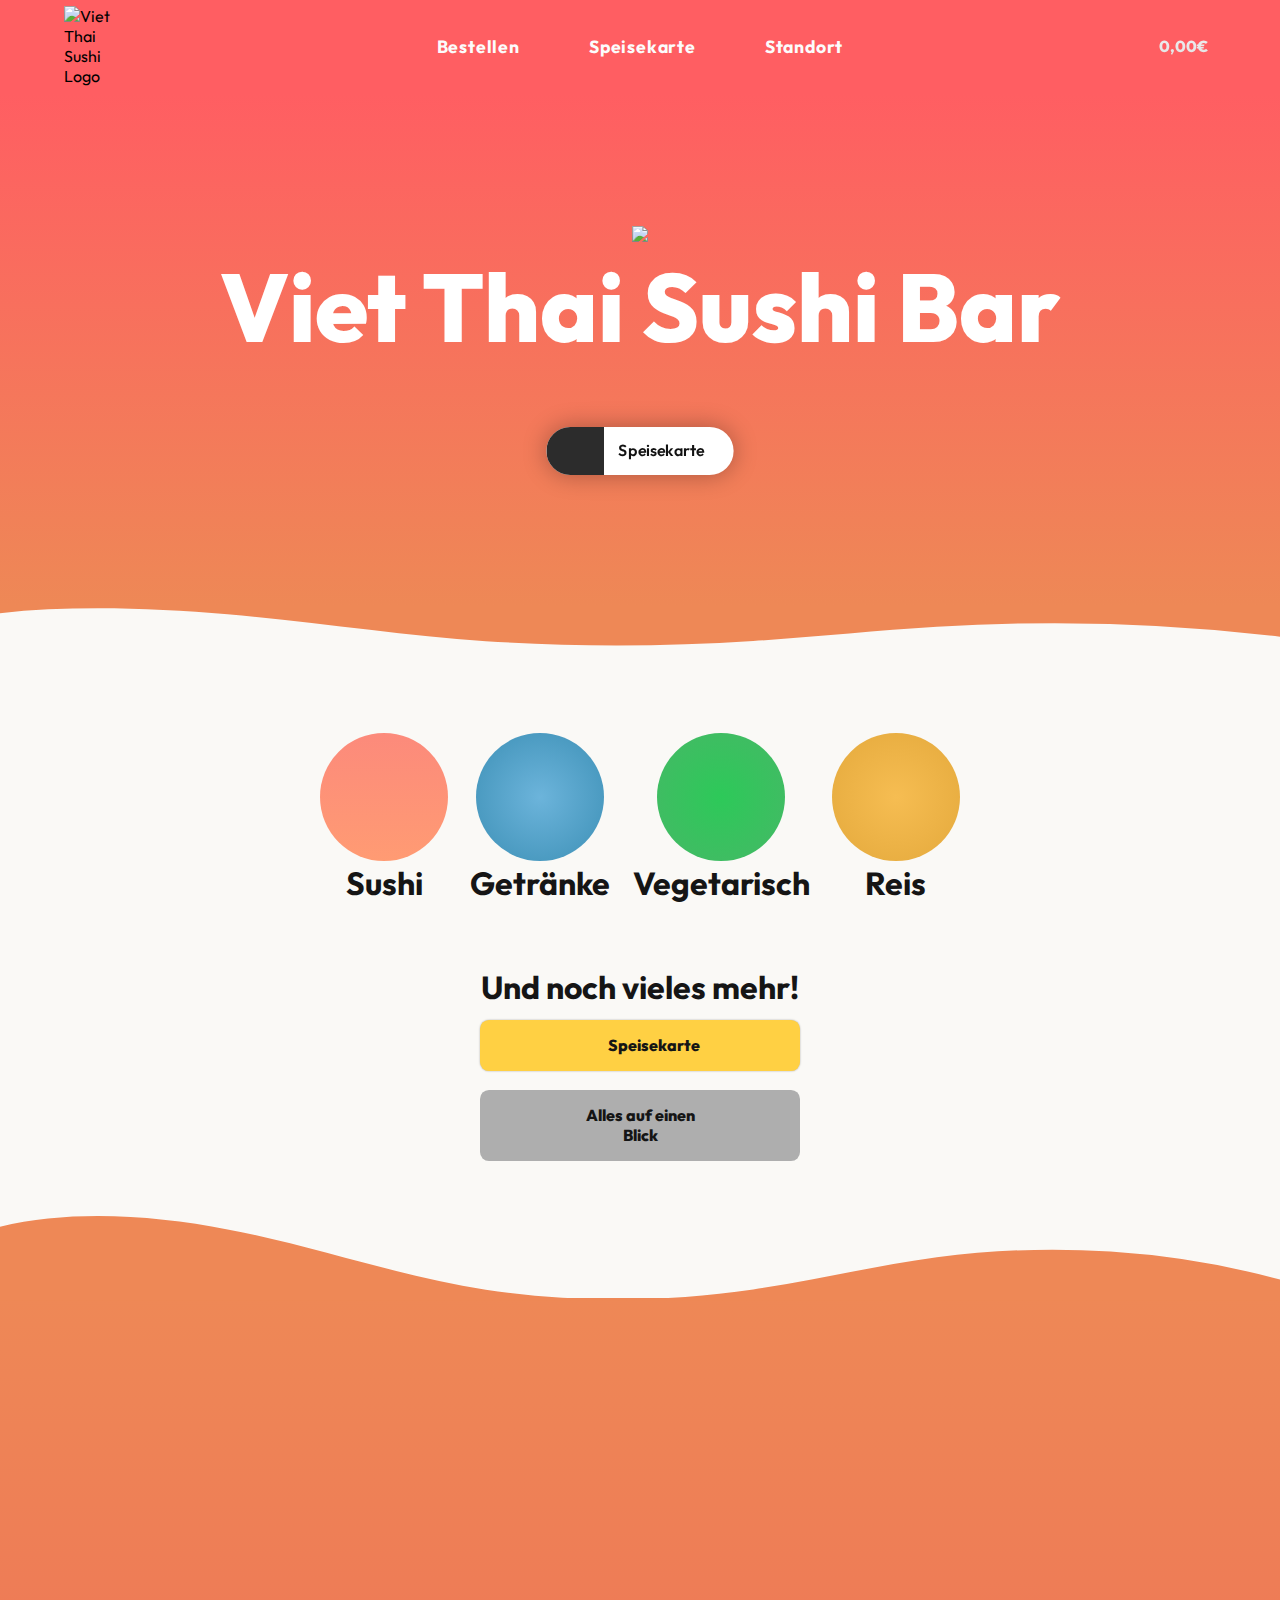
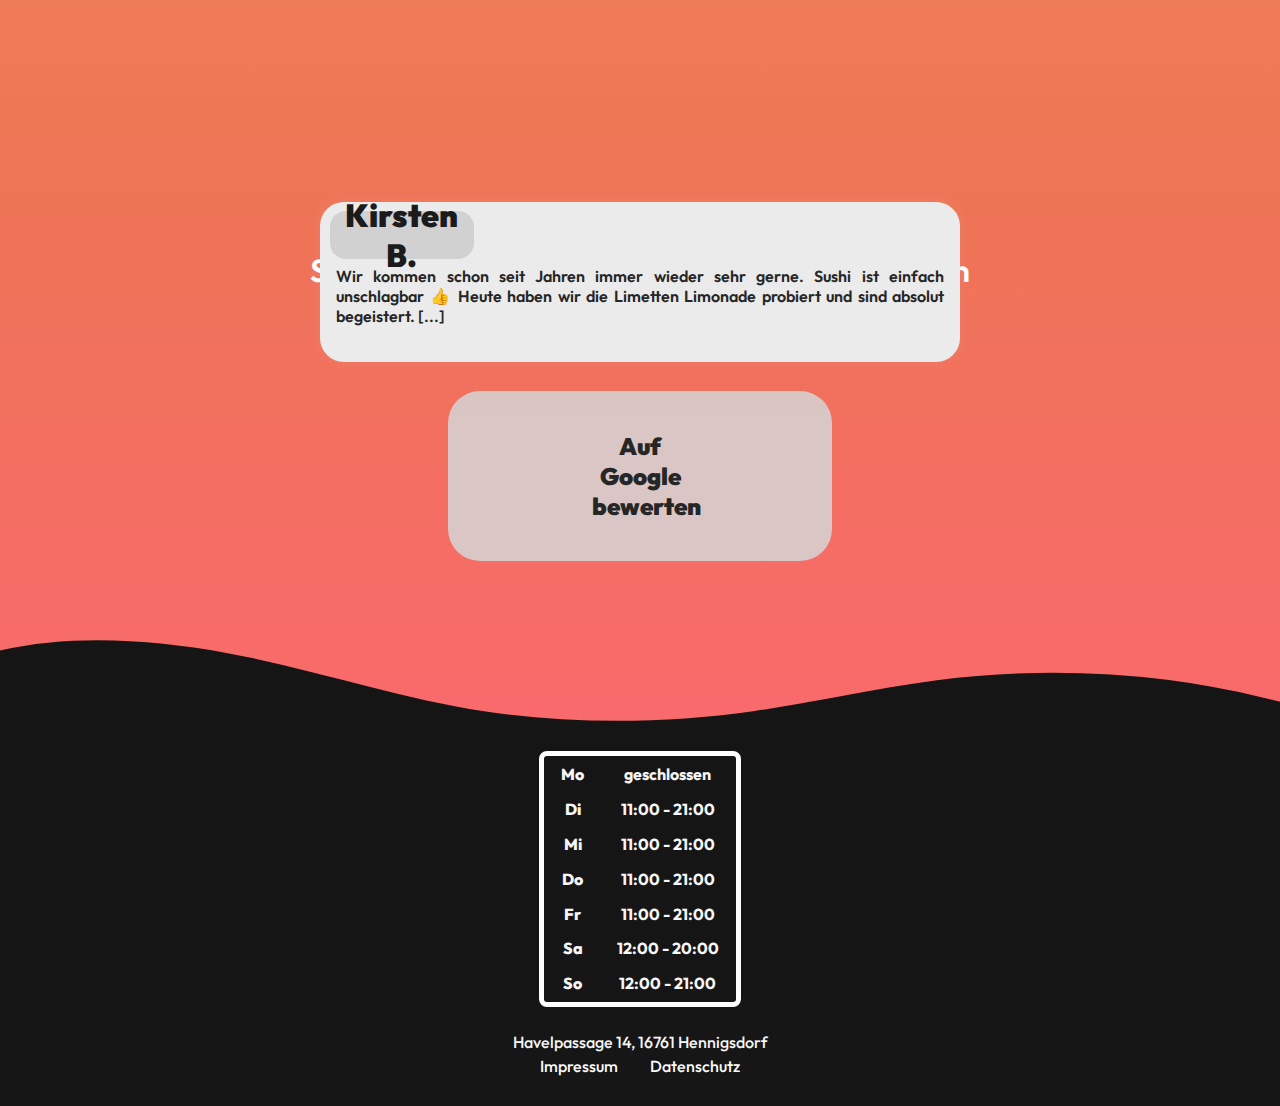
==== VietThaiSushiBar/HTML/test.html @ 50cc6cad "d" ====
<!DOCTYPE html>
<html lang="de">
  <head>
    <link
      rel="stylesheet"
      href="https://cdnjs.cloudflare.com/ajax/libs/animate.css/4.1.1/animate.min.css"
    />

    <link rel="preconnect" href="https://fonts.googleapis.com" />
    <link rel="preconnect" href="https://fonts.gstatic.com" crossorigin />
    <link
      href="https://fonts.googleapis.com/css2?family=Outfit:wght@100..900&display=swap"
      rel="stylesheet"
    />

    <meta charset="UTF-8" />
    <meta name="viewport" content="width=device-width, initial-scale=1.0" />
    <meta
      property="description"
      content="Leckeres und preiswerte Sushi, Reis- und Nudelgerichte, Suppen und Vieles mehr bei Viet Thai Sushi Bar"
    />
    <meta
      name="description"
      content="Leckeres und preiswerte Sushi, Reis- und Nudelgerichte, Suppen und Vieles mehr bei Viet Thai Sushi Bar"
    />
    <meta name="robots" content="index, follow" />

    <link rel="stylesheet" href="../css/test.css" />
    <script src="../JS/test.js"></script>

    <script
      src="https://kit.fontawesome.com/b7c9adaba3.js"
      crossorigin="anonymous"
    ></script>
    <title>Viet Thai Sushi Bar</title>
  </head>
  <body>
    <header>
      <img
        class="Nav-Logo"
        src="../Images/Logo.png"
        alt="Viet Thai Sushi Logo"
      />
      <nav>
        <ul class="Nav-Links">
          <li><a href="#">Bestellen</a></li>
          <li><a href="#">Speisekarte</a></li>
          <li>
            <a href="#" onclick="scrollToSection('.Location-Section', 500)"
              >Standort</a
            >
          </li>
        </ul>
      </nav>
      <div class="Shopping-Cart-Container">
        <i class="fa-solid fa-cart-shopping Shopping-Cart"></i>
        <div>0,00€</div>
      </div>
    </header>

    <section class="Frontpage">
      <div>
        <img
          id="Test12"
          class="Sushi1 animate__animated animate__bounce"
          src="../Images/futomaki.png"
        />
      </div>

      <div class="HeadlineContainer">
        <h1>Viet Thai Sushi Bar</h1>
      </div>

      <!-- <div class="SubtitleContainer">
        <h2>Sushi, das man sich leisten kann</h2>
      </div> -->
      <a href="www.google.com" class="FrontpageButtonLink">
        <button class="FrontpageButton">
          <span class="button-decor"></span>
          <div class="button-content">
            <div class="button__icon">
              <i class="fa-solid fa-utensils"></i>
            </div>
            <span class="button__text">Speisekarte</span>
          </div>
        </button>
      </a>
    </section>

    <div class="custom-shape-divider-top-1709234089">
      <svg
        data-name="Layer 1"
        xmlns="http://www.w3.org/2000/svg"
        viewBox="0 0 1200 120"
        preserveAspectRatio="none"
      >
        <path
          d="M985.66,92.83C906.67,72,823.78,31,743.84,14.19c-82.26-17.34-168.06-16.33-250.45.39-57.84,11.73-114,31.07-172,41.86A600.21,600.21,0,0,1,0,27.35V120H1200V95.8C1132.19,118.92,1055.71,111.31,985.66,92.83Z"
          class="shape-fill"
        ></path>
      </svg>
    </div>
    <section class="FeatureWrapper">
      <section class="Features">
        <div class="FeatureSushiContainer FeatureContainer">
          <div class="FeatureSushi Feature1 Feature">
            <div class="SushiIcon FeatureIcon"></div>
          </div>
          <div class="FeatureTextContainer">
            <h1>Sushi</h1>
          </div>
        </div>

        <div class="FeatureDrinksContainer FeatureContainer">
          <div class="FeatureDrinks Feature2 Feature">
            <div class="DrinksIcon FeatureIcon"></div>
          </div>
          <div class="FeatureTextContainer">
            <h1>Getränke</h1>
          </div>
        </div>

        <div class="FeatureVegContainer FeatureContainer">
          <div class="FeatureVeg Feature3 Feature">
            <div class="VegIcon FeatureIcon"></div>
          </div>
          <div class="FeatureTextContainer">
            <h1>Vegetarisch</h1>
          </div>
        </div>

        <div class="FeatureReisContainer FeatureContainer">
          <div class="FeatureReis Feature4 Feature">
            <div class="ReisIcon FeatureIcon"></div>
          </div>
          <div class="FeatureTextContainer">
            <h1>Reis</h1>
          </div>
        </div>
      </section>
      <div class="CTA-Headline">
        <h1>Und noch vieles mehr!</h1>
      </div>
      <div class="CTA-Buttons">
        <a href="#" class="SpeisekarteButton">Speisekarte</a>
        <a href="#" class="AllInOneButton">Alles auf einen Blick</a>
      </div>
      <div class="custom-shape-divider-bottom-1709235168">
        <svg
          data-name="Layer 1"
          xmlns="http://www.w3.org/2000/svg"
          viewBox="0 0 1200 120"
          preserveAspectRatio="none"
        >
          <path
            d="M321.39,56.44c58-10.79,114.16-30.13,172-41.86,82.39-16.72,168.19-17.73,250.45-.39C823.78,31,906.67,72,985.66,92.83c70.05,18.48,146.53,26.09,214.34,3V0H0V27.35A600.21,600.21,0,0,0,321.39,56.44Z"
            class="shape-fill"
          ></path>
        </svg>
      </div>
    </section>

    <div
      class="Location-Section-Headline-Container Location-Section-Headline-Animation1"
    >
      <h1 class="Location-Section-Headline">Standort</h1>
    </div>

    <section class="Location-Section">
      <iframe
        id="MapWidget"
        class="MapWidget2"
        src="https://www.google.com/maps/embed?pb=!1m18!1m12!1m3!1d1013.1108111235743!2d13.2010587780193!3d52.63710121820377!2m3!1f0!2f0!3f0!3m2!1i1024!2i768!4f13.1!3m3!1m2!1s0x47a8fff1f8f126e5%3A0x6a002704af584c57!2sViet%20Thai%20-%20Sushi%20Bar!5e1!3m2!1sde!2sde!4v1708447803531!5m2!1sde!2sde"
        allowfullscreen=""
        loading="lazy"
        referrerpolicy="no-referrer-when-downgrade"
      >
      </iframe>

      <div
        class="OpeningTimes OpeningTimesAnimation1"
        id="OpeningTimesContainer"
      >
        <div class="OpeningTimes2">
          <h1 class="OpeningTimeHeadline">Öffnungszeiten</h1>
          <table>
            <tr id="montag">
              <td class="Wochentag tag">Mo</td>
              <td class="Time">geschlossen</td>
            </tr>
            <tr id="dienstag">
              <td class="Wochentag tag">Di</td>
              <td class="Time">11:00 - 21:00</td>
            </tr>
            <tr id="mittwoch">
              <td class="Wochentag tag">Mi</td>
              <td class="Time">11:00 - 21:00</td>
            </tr>
            <tr id="donnerstag">
              <td class="Wochentag tag">Do</td>
              <td class="Time">11:00 - 21:00</td>
            </tr>
            <tr id="freitag">
              <td class="Wochentag tag">Fr</td>
              <td class="Time">11:00 - 21:00</td>
            </tr>
            <tr id="samstag">
              <td class="Wochentag tag">Sa</td>
              <td class="Time">12:00 - 20:00</td>
            </tr>
            <tr id="sonntag">
              <td class="Wochentag tag">So</td>
              <td class="Time">12:00 - 21:00</td>
            </tr>
          </table>
        </div>
      </div>
    </section>

    <section class="Bewertungen">
      <div class="BewertungenHeadline">
        <p class="BewertungSubline">
          Noch nicht überzeugt? <br />
          Schauen Sie sich an, was unsere Kunden sagen
        </p>
      </div>
      <div class="BewertungCarousel BewertungCarousel1">
        <a
          href="https://g.co/kgs/hnrx1Ti"
          class="BewertungLink BewertungLink1"
          target="_blank"
        >
          <div class="Bewertung Bewertung1 ActiveReview">
            <div class="BewertungContent BewertungContent1">
              <div class="BewertungHeader BewertungHeader1">
                <div class="BewertungNameContainer BewertungNameContainer1">
                  <h1 class="BewertungName BewertungName1">Kirsten B.</h1>
                </div>
                <div class="SterneBewertung SterneBewertung1">
                  <i class="fa-solid fa-star"></i>
                  <i class="fa-solid fa-star"></i>
                  <i class="fa-solid fa-star"></i>
                  <i class="fa-solid fa-star"></i>
                  <i class="fa-solid fa-star"></i>
                </div>
              </div>
              <div class="BewertungDescription BewertungDescription1">
                <p>
                  Wir kommen schon seit Jahren immer wieder sehr gerne. Sushi
                  ist einfach unschlagbar 👍 Heute haben wir die Limetten
                  Limonade probiert und sind absolut begeistert. [...]
                </p>
              </div>
            </div>
          </div>
        </a>
        <a
          href="https://g.co/kgs/Ygr9VBC"
          class="BewertungLink BewertungLink2 InactiveRight"
          target="_blank"
        >
          <div class="Bewertung Bewertung2">
            <div class="BewertungContent BewertungContent2">
              <div class="BewertungHeader BewertungHeader2">
                <div class="BewertungNameContainer BewertungNameContainer2">
                  <h1 class="BewertungName BewertungName2">Mario Stoltz</h1>
                </div>
                <div class="SterneBewertung SterneBewertung2">
                  <i class="fa-solid fa-star"></i>
                  <i class="fa-solid fa-star"></i>
                  <i class="fa-solid fa-star"></i>
                  <i class="fa-solid fa-star"></i>
                  <i class="fa-solid fa-star"></i>
                </div>
              </div>
              <div class="BewertungDescription BewertungDescription2">
                <p>
                  Ausgezeichnetes Essen. Sehr leckeres Sushi, große Auswahl und
                  alles frisch. Die gebratenen Rollen waren sehr lecker, aber
                  auch alles Andere sehr gut. Einer von uns (mag kein Sushi)
                  hatte knusprige Ente, auch sehr gut und genau die richtige
                  Schärfe. Empfehlung!
                </p>
              </div>
            </div>
          </div>
        </a>

        <a
          href="https://g.co/kgs/k4QCNeg"
          class="BewertungLink BewertungLink3 InactiveRight"
          target="_blank"
        >
          <div class="Bewertung Bewertung3">
            <div class="BewertungContent BewertungContent3">
              <div class="BewertungHeader BewertungHeader3">
                <div class="BewertungNameContainer BewertungNameContainer3">
                  <h1 class="BewertungName BewertungName3">Stella Malinski</h1>
                </div>
                <div class="SterneBewertung SterneBewertung3">
                  <i class="fa-solid fa-star"></i>
                  <i class="fa-solid fa-star"></i>
                  <i class="fa-solid fa-star"></i>
                  <i class="fa-solid fa-star"></i>
                  <i class="fa-solid fa-star"></i>
                </div>
              </div>
              <div class="BewertungDescription BewertungDescription3">
                <p>
                  Das Essen ist wirklich sehr lecker. Es gibt auch vegetarisches
                  Essen. Das Essen ist immer sehr frisch und die Köche und
                  Kellner sind ebenfalls sehr nett. Mittlerweile sind wir hier
                  Stammkunden, weil das Essen sehr lecker ist und man immer
                  sofort weiß was man essen möchte [...]
                </p>
              </div>
            </div>
          </div>
        </a>

        <a
          href="https://g.co/kgs/imxJj83"
          class="BewertungLink BewertungLink4 InactiveRight"
          target="_blank"
        >
          <div class="Bewertung Bewertung4">
            <div class="BewertungContent BewertungContent4">
              <div class="BewertungHeader BewertungHeader4">
                <div class="BewertungNameContainer BewertungNameContainer4">
                  <h1 class="BewertungName BewertungName4">Andreas Skala</h1>
                </div>
                <div class="SterneBewertung SterneBewertung4">
                  <i class="fa-solid fa-star"></i>
                  <i class="fa-solid fa-star"></i>
                  <i class="fa-solid fa-star"></i>
                  <i class="fa-solid fa-star"></i>
                  <i class="fa-solid fa-star"></i>
                </div>
              </div>
              <div class="BewertungDescription BewertungDescription4">
                <p>
                  Essen gut, schönes neues Ambiente, gute neue Karte
                  Preis-Leistung stimmt... Bedienung sehr freundlich
                </p>
              </div>
            </div>
          </div>
        </a>

        <a
          href="https://g.co/kgs/wH6PTmS"
          class="BewertungLink BewertungLink5 InactiveRight"
          target="_blank"
        >
          <div class="Bewertung Bewertung5">
            <div class="BewertungContent BewertungContent5">
              <div class="BewertungHeader BewertungHeader5">
                <div class="BewertungNameContainer BewertungNameContainer5">
                  <h1 class="BewertungName BewertungName5">Donna Parte</h1>
                </div>
                <div class="SterneBewertung SterneBewertung5">
                  <i class="fa-solid fa-star"></i>
                  <i class="fa-solid fa-star"></i>
                  <i class="fa-solid fa-star"></i>
                  <i class="fa-solid fa-star"></i>
                  <i class="fa-solid fa-star"></i>
                </div>
              </div>
              <div class="BewertungDescription BewertungDescription5">
                <p>
                  Gutes Essen, beste Pho-Suppe mit Tofu, super Geschmack, Preise
                  viel zu günstig, sehr hundefreundlich
                </p>
              </div>
            </div>
          </div>
        </a>
      </div>
      <div class="BewertungButtonContainer">
        <a class="BewertungButton" href="#">Auf Google bewerten</a>
      </div>
    </section>

    <section class="Empfehlung"></section>


    <div class="custom-shape-divider-bottom-1709644284">
      <svg data-name="Layer 1" xmlns="http://www.w3.org/2000/svg" viewBox="0 0 1200 120" preserveAspectRatio="none">
          <path d="M321.39,56.44c58-10.79,114.16-30.13,172-41.86,82.39-16.72,168.19-17.73,250.45-.39C823.78,31,906.67,72,985.66,92.83c70.05,18.48,146.53,26.09,214.34,3V0H0V27.35A600.21,600.21,0,0,0,321.39,56.44Z" class="shape-fill"></path>
      </svg>
  </div>
  <!-- Transparent Wave -->
  <div class="custom-shape-divider-bottom-1709644736">
    <svg data-name="Layer 1" xmlns="http://www.w3.org/2000/svg" viewBox="0 0 1200 120" preserveAspectRatio="none">
        <path d="M321.39,56.44c58-10.79,114.16-30.13,172-41.86,82.39-16.72,168.19-17.73,250.45-.39C823.78,31,906.67,72,985.66,92.83c70.05,18.48,146.53,26.09,214.34,3V0H0V27.35A600.21,600.21,0,0,0,321.39,56.44Z" class="shape-fill"></path>
    </svg>
</div>
    <footer>
      <table>
        <tr>
          <td class="Footer-Wochentag-OT">Mo</td>
          <td class="Footer-Time-OT">geschlossen</td>
        </tr>
        <tr>
          <td class="Footer-Wochentag-OT">Di</td>
          <td class="Footer-Time-OT">11:00 - 21:00</td>
        </tr>
        <tr>
          <td class="Footer-Wochentag-OT">Mi</td>
          <td class="Footer-Time-OT">11:00 - 21:00</td>
        </tr>
        <tr>
          <td class="Footer-Wochentag-OT">Do</td>
          <td class="Footer-Time-OT">11:00 - 21:00</td>
        </tr>
        <tr>
          <td class="Footer-Wochentag-OT">Fr</td>
          <td class="Footer-Time-OT">11:00 - 21:00</td>
        </tr>
        <tr>
          <td class="Footer-Wochentag-OT">Sa</td>
          <td class="Footer-Time-OT">12:00 - 20:00</td>
        </tr>
        <tr>
          <td class="Footer-Wochentag-OT">So</td>
          <td class="Footer-Time-OT">12:00 - 21:00</td>
        </tr>
      </table>

      <ul class="Footer-Location">
        <a
          href="https://www.google.com/maps/place/Viet+Thai+-+Sushi+Bar/@52.6369954,13.2016202,319m/data=!3m1!1e3!4m6!3m5!1s0x47a8fff1f8f126e5:0x6a002704af584c57!8m2!3d52.6370697!4d13.2014837!16s%2Fg%2F11b6q2nb2g?hl=de&entry=ttu"
          ><i class="fa-solid fa-location-dot"></i>Havelpassage 14, 16761
          Hennigsdorf</a
        >
      </ul>
      <ul class="Footer-Links">
        <li><a href="#">Impressum</a></li>
        <li><a href="#">Datenschutz</a></li>
      </ul>
    </footer>

    <script src="../JS/DayMarker.js"></script>
  </body>
</html>
---- VietThaiSushiBar/css/test.css ----
@import url("https://fonts.googleapis.com/css2?family=Montserrat:ital,wght@0,100;0,200;0,300;0,400;0,500;0,600;0,700;0,800;0,900;1,100;1,200;1,300;1,400;1,500;1,600;1,700;1,800;1,900&display=swap");

* {
  /*Variablen*/
  --Font-Color: #fcfcfc;
  --Footer-Font-Color: #f6f6f6;
  /*Variablen*/
  box-sizing: border-box;
  margin: 0;
  padding: 0;
  /*Text*/
  font-family: Outfit, Montserrat, Verdana, Arial, Sans-serif;
  text-decoration: none;

}
::selection{
  background-color: #26262667;
}
body {
  height: 50vw;
  overflow-x: hidden;
  background: #FAF9F6;
  background-repeat: no-repeat;
  background-position: center;
}
/*NAVIGATION BAR*/
header {
  display: flex;
  justify-content: space-between;
  align-items: center;
  padding: 0.5vw 5vw 0.5vw 5vw;
  background-color: rgba(0, 0, 0, 0);
  background: -webkit-linear-gradient(
    to top,
    #ff5e62,
    #ff5e62
  ); /* Chrome 10-25, Safari 5.1-6 */
  background: linear-gradient(to top, #ff5e62, #ff5e62);
}
header a {
  font-weight: 700;
  letter-spacing: 0.05rem;
  color: var(--Font-Color);

  text-decoration: none;
  font-size: 1.1rem;
}
.Nav-Logo {
  width: 5vw;
  cursor: pointer;
}
.Nav-Links {
  display: flex;
}
.Nav-Links li {
  display: flex;
  list-style: none;
  padding-left: 1.5vw;
  padding-right: 1.5vw;
}
.Nav-Links li a {
  transition: all 0.3s ease 0s;
  padding: 0.6vw 1.2vw 0.6vw 1.2vw;
  border-radius: 50vw;
}
.Nav-Links li a:hover {
  transform: scale(1.1);
  background-color: #2a2a2a5d;
  box-shadow: 0px 0px 10px rgba(0, 0, 0, 0.074);
  text-shadow: 1px 1px 2px rgba(27, 27, 27, 0.107);
}
.Shopping-Cart-Container {
  display: flex;
  flex-direction: column;
  text-align: center;
  background: -webkit-linear-gradient(#eee, #e3e3e3);
  -webkit-background-clip: text;
  background-clip: text;
  -webkit-text-fill-color: transparent;
  width: 5vw;
  cursor: pointer;
  font-weight: 800;
  transition: all 0.4s ease 0s;
}
.Shopping-Cart-Container:hover {
  transform: scale(1.1);
}

/*FRONTPAGE*/
.Frontpage {
  position: relative;
  display: flex;
  flex-direction: column;
  justify-content: center;
  align-items: center;
  height: 40vw;
  background: -webkit-linear-gradient(
    to bottom,
    #ff5e62,
    #ee8856
  ); /* Chrome 10-25, Safari 5.1-6 */
  background: linear-gradient(to bottom, #ff5e62, #ee8856);
}

.HeadlineContainer {
  text-align: center;
  color: white;
}
.HeadlineContainer h1 {
  font-weight: 800;
  font-style: normal;
  font-optical-sizing: auto;
  font-size: 6rem;
}

.SubtitleContainer {
  text-align: center;
}
.SubtitleContainer h2 {
  font-size: 1rem;
  color: white;
  font-weight: 500;
}

.Sushi1 {
  width: 5rem;


}

.animate__bounce{
  animation: bounce 1.0s infinite;

}


.FrontpageButtonLink {
  margin-top: 5%;
}
.FrontpageButton {

  text-decoration: none;
  line-height: 1;
  transform: scale(1.2);
  border-radius: 1.5rem;
  overflow: hidden;
  position: relative;
  box-shadow: 0px 0px 20px rgba(0, 0, 0, 0.3);
  background-color: #fff;
  color: #121212;
  border: 0;
  cursor: pointer;
  transition: background 2s ease-in 2s;
}

.button-decor {
  position: absolute;
  inset: 0;
  background-color: #2c2c2c;
  transform: translateX(-100%);
  transition: transform 0.4s;
  z-index: 0;
}
.button-content {
  display: flex;
  align-items: center;
  font-weight: 600;
  position: relative;
  overflow: hidden;
}

.button__text {
  display: inline-block;
  transition: color 0.3s;
  padding: 2px 1.5rem 2px;
  padding-left: 0.75rem;
  overflow: hidden;
  white-space: nowrap;
  text-overflow: ellipsis;
  max-width: 150px;
}
.button__icon {
  width: 48px;
  height: 40px;
  background-color: #2c2c2c;
  color: white;
  display: grid;
  place-items: center;
}

.FrontpageButton:hover .button__text {
  color: #fff;
}

.FrontpageButton:hover .button-decor {
  transform: translate(0);
}

@keyframes fadeIn {
  from {
    opacity: 0;
  }
  to {
    opacity: 1;
  }
}

/*FEATURES*/

.FeatureWrapper {
  background: #FAF9F6;
}


/*First*/
.custom-shape-divider-top-1709234089 {
  position: absolute;

  left: 0;
  width: 100%;
  overflow: hidden;
  line-height: 0;
  transform: rotate(180deg);
}

.custom-shape-divider-top-1709234089 svg {
  position: relative;
  display: block;
  width: calc(100% + 1.3px);
  height: 41px;
}

.custom-shape-divider-top-1709234089 .shape-fill {
  fill: #ee8856;
}

/*SEC*/
.custom-shape-divider-bottom-1709235168 {
  position: absolute;

  left: 0;
  width: 100%;
  overflow: hidden;
  line-height: 0;
  transform: rotate(180deg) translateY(32%);
}

.custom-shape-divider-bottom-1709235168 svg {
  position: relative;
  display: block;
  width: calc(100% + 1.3px);
  height: 92px;
}

.custom-shape-divider-bottom-1709235168 .shape-fill {
  fill: #ee8856;

}
/*Third*/
.custom-shape-divider-bottom-1709644284 {
  position: absolute;

  left: 0;
  width: 100%;
  overflow: hidden;
  line-height: 0;
  transform: rotate(180deg) translateY(100%);
  z-index: 100;
}

.custom-shape-divider-bottom-1709644284 svg {
  position: relative;
  display: block;
  width: calc(100% + 1.3px);
  height: 89px;
}

.custom-shape-divider-bottom-1709644284 .shape-fill {
  fill: #151515;
}
/* TRANSPARENT WAVE */
.custom-shape-divider-bottom-1709644736 {
  position: absolute;

  left: 0;
  width: 100%;
  overflow: hidden;
  line-height: 0;
  transform: rotate(180deg) translate(20%, 90%);
  z-index: -1;
}

.custom-shape-divider-bottom-1709644736 svg {
  position: relative;
  display: block;
  width: calc(209% + 1.3px);
  height: 141px;
}

.custom-shape-divider-bottom-1709644736 .shape-fill {
  fill: #0505057d;
}

.Features {
  display: flex;
  justify-content: space-between;
  text-align: center;
  margin-right: 25%;
  margin-left: 25%;
  margin-top: 10%;
  margin-bottom: 5%;
}
.FeatureContainer {
  display: flex;
  flex-direction: column;
  justify-content: center;
  align-items: center;
  text-align: center;
  height: 10%;
}
.Feature {
  border-radius: 50rem;
  width: 8rem;
  height: 8rem;
  transition: all 0.5s;
}
.Feature:hover {
  transform: scale(1.1);
  filter: saturate(1.2);
}
.FeatureSushi {
  /*  background-color: #ff8080; */
  background-image: linear-gradient(#fc8a7b, #ff9b73);
}
.FeatureDrinks {
  background-color: #8c8dc4;
  background-image: radial-gradient(#6cb4db, #3d90b6);
}
.FeatureVeg {
  background-color: #4dbd6d;
  background-image: radial-gradient(#2dc959, #46b866);
}
.FeatureReis {
  background-color: #f6bd52;
  background-image: radial-gradient(#f6bd52, #e4a93c);
}
.FeatureIcon {
  width: 8rem;
  height: 8rem;
  background-size: 2.5rem;
  background-position: center;
  background-repeat: no-repeat;
  filter: drop-shadow(0.2rem 0.2rem 0rem rgba(46, 46, 46, 0.091));
}
.SushiIcon {
  background-image: url("../Images/sushi-roll.png");
}
.DrinksIcon {
  background-image: url("../Images/water-glass.png");
}
.VegIcon {
  background-image: url("../Images/vegetarian.png");
}
.ReisIcon {
  background-image: url("../Images/rice.png");
}
.FeatureTextContainer {
  margin-top: 0.2vw;
}
.Features h1 {
  color: #151515;
}

.CTA-Headline {
  text-align: center;
  color: #151515;
  font-weight: 900;
}

.CTA-Buttons {
  display: flex;
  text-align: center;
  align-items: center;
  flex-direction: column;
  margin-bottom: 5%;
}

.SpeisekarteButton {
  width: 25%;
  color: #151515;
  font-weight: 800;
  background-color: #ffd043;
  box-shadow: 0px 0px 2px rgba(0, 0, 0, 0.326);
  padding: 1.2% 10% 1.2% 10%;
  border-radius: 0.7vw;
  margin-bottom: 0.5%;
  margin-top: 1%;
  transition: all 0.4s;
}
.SpeisekarteButton:hover {
  transform: scale(1.09);
  background-color: #f7c839;
  box-shadow: 0px 0px 2px rgba(0, 0, 0, 0.402);
}
.AllInOneButton {
  width: 25%;
  color: #151515;
  font-weight: 800;
  background-color: #aeaeae;
  padding: 1.2% 8% 1.2% 8%;
  border-radius: 0.7vw;
  margin-bottom: 1%;
  margin-top: 1%;
  transition: all 0.4s;
}
.AllInOneButton:hover {
  transform: scale(1.1);
  background-color: #979797;
}

.Location-Section-Headline-Container {
  position: relative;
  text-align: center;
  top: 15%;
  transition: all 1.5s;
}
.Location-Section-Headline {
  background: -webkit-linear-gradient(#eee, #efefef);
  -webkit-background-clip: text;
  background-clip: text;
  -webkit-text-fill-color: transparent;
  font-size: 3rem;
}
.Location-Section {
  display: flex;
  align-items: center;
  justify-content: space-between;
  text-align: center;
  height: 40vw;
  background: -webkit-linear-gradient(to bottom,#ee8856,#ee7456);
  background: linear-gradient(to bottom, #ee8856,#ee7456 );
  z-index: 0;
}

.Location-Section-Headline-Animation2 {
  transition: transform 1.5s, opacity 4s;
  opacity: 1;
}
.Location-Section-Headline-Animation1 {
  opacity: 0;
  transition: all 1.5s;
  transform: translateY(5rem);
}

.MapWidgetLoadedAnimation {
  transition: transform 1.5s, opacity 5s;
  opacity: 1;
}
#MapWidget {
  border: 0;
  border-radius: 2rem;
  margin-left: 30%;
  margin-right: 0.5%;
  height: 20vw;
  width: 30vw;
  box-shadow: 0px 0px 10px rgba(0, 0, 0, 0.531);
}


.MapWidget2 {
  opacity: 0;
  transition: all 1.5s;
  transform: translateX(-20rem);
}

.OpeningTimesAnimation2 {
  transition: transform 1.5s, opacity 4s;
  opacity: 1;
}
.OpeningTimesAnimation1 {
  opacity: 0;
  transition: all 1.5s;
  transform: translateX(24rem);
}

.OpeningTimes {
  display: flex;
  align-items: center;
  justify-content: center;
  text-align: center;
  margin-right: 30%;
  margin-left: 0.5%;
}
.OpeningTimes2 {
  border: #e1e1e1be 5px solid;
  border-radius: 1.5rem;
background-color: #e1e1e12c;
  width: 15vw;
  height: 20vw;
  display: grid;
  text-align: center;
  align-items: center;
  justify-content: center;
  color: var(--text-primary);
}

.OpeningTimeHeadline {
  position: relative;
  background-color: #e1e1e1c7;
  color: var(--second-color);
  font-weight: 900;
  border-radius: 0.9rem;
  padding: 0.7vw 0.7vw 0.7vw 0.7vw;
  margin-bottom: 2vw;
  margin-top: 1vw;
}
.OpeningTimes2 table {
  position: relative;
  justify-content: center;
  text-align: center;
  margin: auto;
  color: var(--text-primary);
  bottom: 2.5rem;
}
.OpeningTimes2 td {
  font-size: 1.5rem;
  padding: 5px;
  color: #f8f8f8;
}

.Wochentag {
  font-weight: 900;
}

.Time {
  font-weight: 600;
}

.highlight td {
  color: rgb(39, 39, 39);
  font-weight: 900;
  padding-right: 5px;
}

.Bewertungen {
  display: flex;
  position: relative;

  display: grid;
  height: 40vw;
  text-align: center;

  background: -webkit-linear-gradient(to bottom,#ee7456,#f96a6c);
  background: linear-gradient(to bottom, #ee7456, #f96a6c);
}

.BewertungenHeadline {
  text-align: center;
}
.BewertungenHeadline p {
  color: var(--Font-Color);
  font-size: 2rem;
  font-weight: 600;
}
.BewertungHeadline {
  color: var(--Font-Color);
  font-weight: 900;
  font-size: 4rem;
}

.BewertungCarousel1 {
  position: relative;
  display: flex;
  justify-content: center;
  align-items: center;
  bottom: 14rem;
}

.Bewertung {
  display: inline-block;
  background-color: rgb(235, 235, 235);
  height: 10rem;
  width: 40rem;
  border-radius: 1.5rem;
  box-shadow: 0px 0px 14px rgba(255, 255, 255, 0.086);
  cursor: pointer;
  transition: all 0.5s;
  align-items: center;
}

.BewertungHeader {
  display: flex;
  align-items: center;
  margin-left: 0.6rem;
  margin-top: 0.6rem;
}
.BewertungNameContainer {
  display: flex;
  align-items: center;
  justify-content: center;
  text-align: center;
  background-color: #d1d1d1;
  height: 3rem;
  width: 9rem;
  border-radius: 1rem;
}
.BewertungHeader h1 {
  align-items: center;
  color: #1c1b1b;
  font-weight: 900;
}
.BewertungHeader i {
  padding: 2px;
  color: #f7ce19;
  font-size: 1.3rem;
  text-shadow: #00000061 0px 0px 1px;
}

.SterneBewertung {
  display: flex;
  align-items: center;
  margin-left: 0.5rem;
}

.BewertungDescription {
  text-align: justify;
  margin-left: 1rem;
  margin-right: 1rem;
  font-weight: 600;
  border-radius: 1rem;
}
.BewertungDescription1 {
  margin-top: 0.5vw;
}
.BewertungDescription2 {
  margin-top: 0.3vw;
}
.BewertungDescription3 {
  margin-top: 0.5vw;
}
.BewertungDescription4 {
  margin-top: 1.5rem;
}
.BewertungDescription5 {
  margin-top: 1.5rem;
}

.Bewertung1 {
  position: relative;
  right: 0;
}
.Bewertung2 {
  opacity: 0;
  position: relative;
}
.Bewertung3 {
  opacity: 0;
  position: relative;
}
.Bewertung4 {
  opacity: 0;
  position: relative;
}
.Bewertung5 {
  opacity: 0;
  position: relative;
}

.BewertungNameContainer2 {
  width: 11rem;
}
.BewertungNameContainer3 {
  width: 14rem;
}
.BewertungNameContainer4 {
  width: 13rem;
}
.BewertungNameContainer5 {
  width: 13rem;
}
.BewertungLink {
  color: #262626;
}

.InactiveRight:not(:first-child) {
  opacity: 1;
  visibility: visible;
}
.Bewertung:hover {
  background-color: whitesmoke;
  box-shadow: 0px 0px 14px rgba(255, 255, 255, 0.353);
  transform: scale(1.05);
}
.BewertungButtonContainer {
  display: grid;
  align-items: center;
  justify-content: center;
  text-align: center;
  position: relative;
  margin-top: -25rem;
}

.BewertungButton {

  text-align: center;
  position: relative;
  text-decoration: none;
  color: #262626;
  font-size: 1.5rem;
  background-color: #d5d5d5da;
  border-radius: 2rem;
  font-weight: 900;
  width: 30vw;
  padding: 2.5rem 9rem 2.5rem 9rem;
  transition: all 0.4s;
  border: 0;
}
.BewertungButton:hover {
  color: #262626;
  background-color: #d5d5d5;
  box-shadow: 0px 0px 10px rgba(41, 41, 41, 0.077);
  transform: scale(1.05);
}

.InactiveRight {
  position: absolute; /* Alle Elemente werden ganz rechts positioniert */
  left: 90rem; /* Optional: Festlegen der vertikalen Position */
  opacity: 1; /* Optional: Sichtbarkeit der Elemente anpassen */
  z-index: 100; /* Optional: Überlappungsebene einstellen */
  transition: all 0.3s; /* Optional: Hinzufügen einer sanften Animation */
}

/*FOOTER*/
/*FOOTER*/
footer {
  text-align: center;
  justify-content: center;
  align-items: center;
  display: flex;
  flex-direction: column;
  color: var(--Footer-Font-Color);
  z-index: 100;
  background: rgb(21, 21, 21);
  background: linear-gradient(
    180deg,
    rgba(21, 21, 21, 1) 22%,
    rgb(22, 22, 22) 95%
  );
  height: 30vw;
}
footer table {
  border: 5px white solid;
  border-radius: 0.5rem;
  margin-bottom: 2vw;
}

footer table td {
  padding: 0.5vw 1.2vw 0.5vw 1.2vw;
  font-weight: 800;
}
.Footer-Time-OT {
  font-weight: 700;
}
/*FOOTER LOCATION*/
.Footer-Location {
  margin-bottom: 0.3vw;
}
.Footer-Location a {
  transition: all 0.2s;
  padding-right: 0.5vw;
  font-weight: 500;
  color: var(--Footer-Font-Color);
}
.Footer-Location a:hover {
  color: rgb(148, 194, 246);
}
.Footer-Location i {
  padding-right: 0.5vw;
}
/*FOOTER LOCATION*/
/*FOOTER LINKS*/
.Footer-Links {
  display: flex;
  justify-content: center;
}
.Footer-Links li {
  list-style-type: none;
}
.Footer-Links a {
  color: var(--Font-Color);
  font-weight: 500;
  padding: 0 1rem 0 1rem;
  transition: all 0.2s;
}
.Footer-Links a:hover {
  color: rgb(246, 151, 148);
}
/*FOOTER LINKS*/
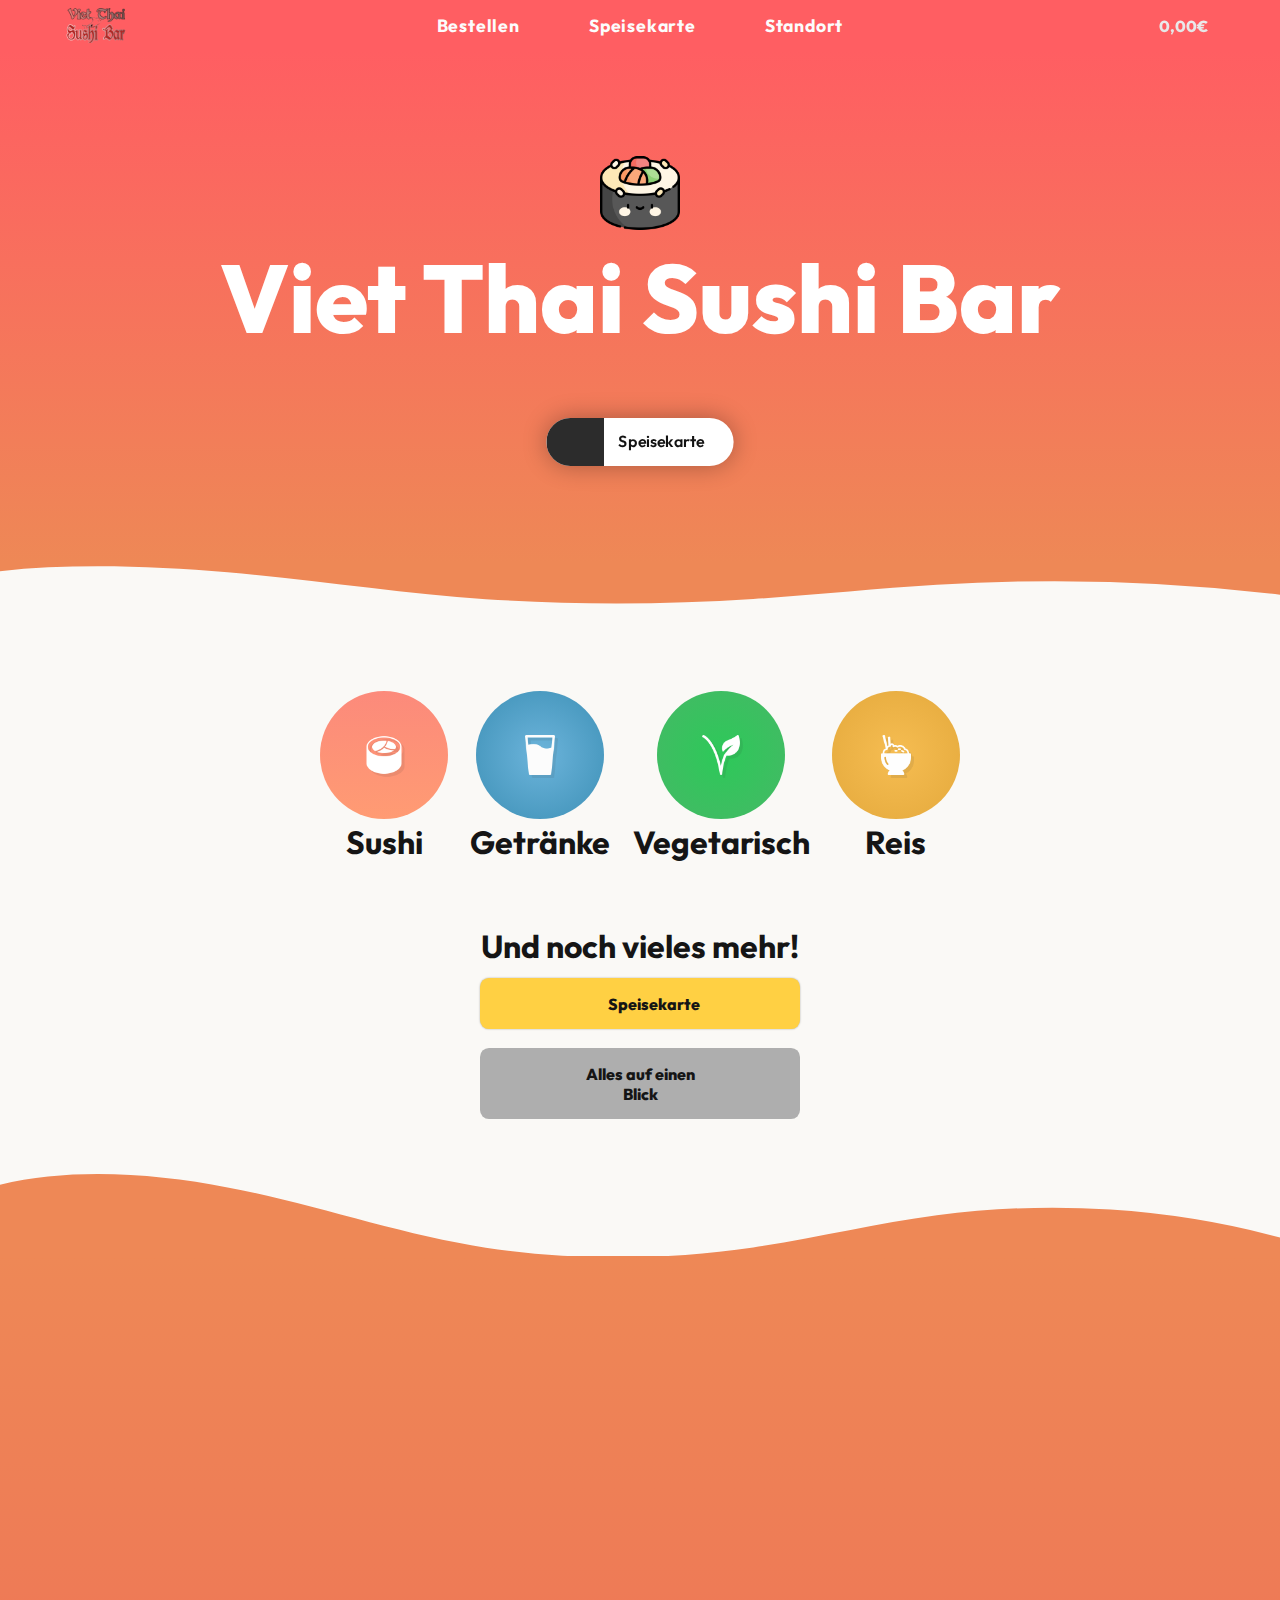
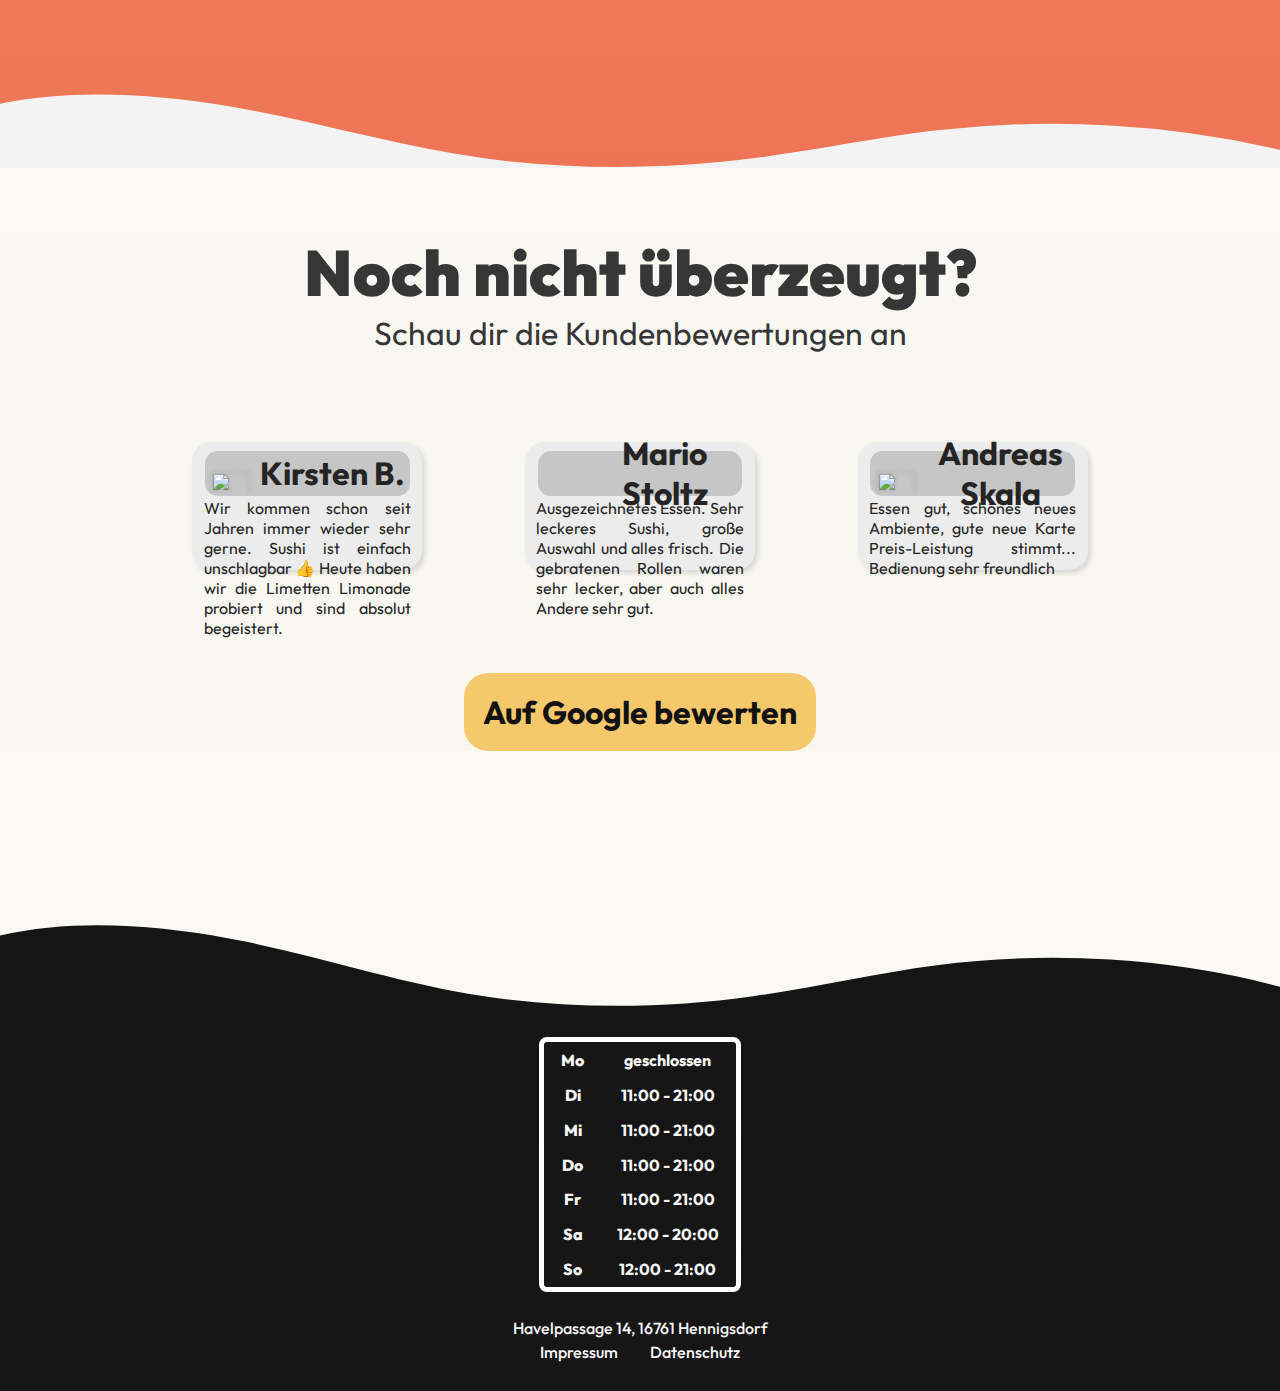
==== commit 454864f3: "dsd" ====
--- a/VietThaiSushiBar/HTML/test.html
+++ b/VietThaiSushiBar/HTML/test.html
@@ -217,184 +217,121 @@
       </div>
     </section>
 
+    <div class="custom-shape-divider-bottom-1709843456">
+      <svg data-name="Layer 1" xmlns="http://www.w3.org/2000/svg" viewBox="0 0 1200 120" preserveAspectRatio="none">
+          <path d="M321.39,56.44c58-10.79,114.16-30.13,172-41.86,82.39-16.72,168.19-17.73,250.45-.39C823.78,31,906.67,72,985.66,92.83c70.05,18.48,146.53,26.09,214.34,3V0H0V27.35A600.21,600.21,0,0,0,321.39,56.44Z" class="shape-fill"></path>
+      </svg>
+  </div>
+
+    <section class="Test5">
+    <div class="BewertungenHeadline">
+      <h2>Noch nicht überzeugt?</h1>
+      <h3>Schau dir die Kundenbewertungen an</h1>
+    </div>
     <section class="Bewertungen">
-      <div class="BewertungenHeadline">
-        <p class="BewertungSubline">
-          Noch nicht überzeugt? <br />
-          Schauen Sie sich an, was unsere Kunden sagen
-        </p>
-      </div>
-      <div class="BewertungCarousel BewertungCarousel1">
-        <a
-          href="https://g.co/kgs/hnrx1Ti"
-          class="BewertungLink BewertungLink1"
-          target="_blank"
-        >
-          <div class="Bewertung Bewertung1 ActiveReview">
-            <div class="BewertungContent BewertungContent1">
-              <div class="BewertungHeader BewertungHeader1">
-                <div class="BewertungNameContainer BewertungNameContainer1">
-                  <h1 class="BewertungName BewertungName1">Kirsten B.</h1>
-                </div>
-                <div class="SterneBewertung SterneBewertung1">
-                  <i class="fa-solid fa-star"></i>
-                  <i class="fa-solid fa-star"></i>
-                  <i class="fa-solid fa-star"></i>
-                  <i class="fa-solid fa-star"></i>
-                  <i class="fa-solid fa-star"></i>
-                </div>
-              </div>
-              <div class="BewertungDescription BewertungDescription1">
-                <p>
-                  Wir kommen schon seit Jahren immer wieder sehr gerne. Sushi
-                  ist einfach unschlagbar 👍 Heute haben wir die Limetten
-                  Limonade probiert und sind absolut begeistert. [...]
-                </p>
-              </div>
+
+      <a target="_blank" class="Bewertung Bewertung1" href="https://maps.app.goo.gl/kCRLhQ4tP4Rh1sNz5">
+        <div class="BewertungHead BewertungHead1">
+          <img class="ProfilBild ProfilBild1" src="https://lh3.googleusercontent.com/a-/ALV-UjWODxfdnAgNlHQEqjqVHi4mNy81yOLDjszRYDH7aYjW57w=w36-h36-p-rp-mo-br100">
+          <div class="RightBewertungContainer RightBewertungContainer1">
+            <h1>Kirsten B.</h1>
+            <div class="BewertungSterne BewertungSterne1">
+              <i class="fa-solid fa-star"></i>
+              <i class="fa-solid fa-star"></i>
+              <i class="fa-solid fa-star"></i>
+              <i class="fa-solid fa-star"></i>
+              <i class="fa-solid fa-star"></i>
             </div>
           </div>
+        </div>
+          <div class="BewertungBeschreibung BewertungBeschreibung1">
+            <p>
+              Wir kommen schon seit Jahren immer wieder sehr gerne. 
+              Sushi ist einfach unschlagbar 👍
+              Heute haben wir die Limetten Limonade probiert 
+              und sind absolut begeistert.
+            </p>
+          </div>
+      </a>
+
+      <a target="_blank" class="Bewertung Bewertung2" href="https://maps.app.goo.gl/phiWMwTZgNGWFhve7">
+        <div class="BewertungHead BewertungHead2">
+          <i class="fa-solid fa-circle-user ProfilBild ProfilBild2"></i>
+          <div class="RightBewertungContainer RightBewertungContainer2">
+            <h1>Mario Stoltz</h1>
+            <div class="BewertungSterne BewertungSterne2">
+              <i class="fa-solid fa-star"></i>
+              <i class="fa-solid fa-star"></i>
+              <i class="fa-solid fa-star"></i>
+              <i class="fa-solid fa-star"></i>
+              <i class="fa-solid fa-star"></i>
+            </div>
+          </div>
+        </div>
+          <div class="BewertungBeschreibung BewertungBeschreibung2">
+            <p>
+              Ausgezeichnetes Essen. Sehr leckeres Sushi, große Auswahl und alles frisch. 
+              Die gebratenen Rollen waren sehr lecker, aber auch alles Andere sehr gut.
+            </p>
+          </div>
         </a>
-        <a
-          href="https://g.co/kgs/Ygr9VBC"
-          class="BewertungLink BewertungLink2 InactiveRight"
-          target="_blank"
-        >
-          <div class="Bewertung Bewertung2">
-            <div class="BewertungContent BewertungContent2">
-              <div class="BewertungHeader BewertungHeader2">
-                <div class="BewertungNameContainer BewertungNameContainer2">
-                  <h1 class="BewertungName BewertungName2">Mario Stoltz</h1>
-                </div>
-                <div class="SterneBewertung SterneBewertung2">
-                  <i class="fa-solid fa-star"></i>
-                  <i class="fa-solid fa-star"></i>
-                  <i class="fa-solid fa-star"></i>
-                  <i class="fa-solid fa-star"></i>
-                  <i class="fa-solid fa-star"></i>
-                </div>
-              </div>
-              <div class="BewertungDescription BewertungDescription2">
-                <p>
-                  Ausgezeichnetes Essen. Sehr leckeres Sushi, große Auswahl und
-                  alles frisch. Die gebratenen Rollen waren sehr lecker, aber
-                  auch alles Andere sehr gut. Einer von uns (mag kein Sushi)
-                  hatte knusprige Ente, auch sehr gut und genau die richtige
-                  Schärfe. Empfehlung!
-                </p>
-              </div>
+
+    <a target="_blank" class="Bewertung Bewertung3" href="https://maps.app.goo.gl/BzRVzEdhEmdkBiyG9">
+        <div class="BewertungHead BewertungHead3">
+          <img class="ProfilBild ProfilBild3" src="https://lh3.googleusercontent.com/a-/ALV-UjUc23TVcqLZl5MEAk1EwmEsZ7xLQY3BKk_GzKw2HePVoVzc=w36-h36-p-rp-mo-ba5-br100">
+          <div class="RightBewertungContainer RightBewertungContainer3">
+            <h1>Andreas Skala</h1>
+            <div class="BewertungSterne BewertungSterne3">
+              <i class="fa-solid fa-star"></i>
+              <i class="fa-solid fa-star"></i>
+              <i class="fa-solid fa-star"></i>
+              <i class="fa-solid fa-star"></i>
+              <i class="fa-solid fa-star Star5"></i>
             </div>
           </div>
-        </a>
-
-        <a
-          href="https://g.co/kgs/k4QCNeg"
-          class="BewertungLink BewertungLink3 InactiveRight"
-          target="_blank"
-        >
-          <div class="Bewertung Bewertung3">
-            <div class="BewertungContent BewertungContent3">
-              <div class="BewertungHeader BewertungHeader3">
-                <div class="BewertungNameContainer BewertungNameContainer3">
-                  <h1 class="BewertungName BewertungName3">Stella Malinski</h1>
-                </div>
-                <div class="SterneBewertung SterneBewertung3">
-                  <i class="fa-solid fa-star"></i>
-                  <i class="fa-solid fa-star"></i>
-                  <i class="fa-solid fa-star"></i>
-                  <i class="fa-solid fa-star"></i>
-                  <i class="fa-solid fa-star"></i>
-                </div>
-              </div>
-              <div class="BewertungDescription BewertungDescription3">
-                <p>
-                  Das Essen ist wirklich sehr lecker. Es gibt auch vegetarisches
-                  Essen. Das Essen ist immer sehr frisch und die Köche und
-                  Kellner sind ebenfalls sehr nett. Mittlerweile sind wir hier
-                  Stammkunden, weil das Essen sehr lecker ist und man immer
-                  sofort weiß was man essen möchte [...]
-                </p>
-              </div>
-            </div>
-          </div>
-        </a>
-
-        <a
-          href="https://g.co/kgs/imxJj83"
-          class="BewertungLink BewertungLink4 InactiveRight"
-          target="_blank"
-        >
-          <div class="Bewertung Bewertung4">
-            <div class="BewertungContent BewertungContent4">
-              <div class="BewertungHeader BewertungHeader4">
-                <div class="BewertungNameContainer BewertungNameContainer4">
-                  <h1 class="BewertungName BewertungName4">Andreas Skala</h1>
-                </div>
-                <div class="SterneBewertung SterneBewertung4">
-                  <i class="fa-solid fa-star"></i>
-                  <i class="fa-solid fa-star"></i>
-                  <i class="fa-solid fa-star"></i>
-                  <i class="fa-solid fa-star"></i>
-                  <i class="fa-solid fa-star"></i>
-                </div>
-              </div>
-              <div class="BewertungDescription BewertungDescription4">
-                <p>
-                  Essen gut, schönes neues Ambiente, gute neue Karte
-                  Preis-Leistung stimmt... Bedienung sehr freundlich
-                </p>
-              </div>
-            </div>
-          </div>
-        </a>
-
-        <a
-          href="https://g.co/kgs/wH6PTmS"
-          class="BewertungLink BewertungLink5 InactiveRight"
-          target="_blank"
-        >
-          <div class="Bewertung Bewertung5">
-            <div class="BewertungContent BewertungContent5">
-              <div class="BewertungHeader BewertungHeader5">
-                <div class="BewertungNameContainer BewertungNameContainer5">
-                  <h1 class="BewertungName BewertungName5">Donna Parte</h1>
-                </div>
-                <div class="SterneBewertung SterneBewertung5">
-                  <i class="fa-solid fa-star"></i>
-                  <i class="fa-solid fa-star"></i>
-                  <i class="fa-solid fa-star"></i>
-                  <i class="fa-solid fa-star"></i>
-                  <i class="fa-solid fa-star"></i>
-                </div>
-              </div>
-              <div class="BewertungDescription BewertungDescription5">
-                <p>
-                  Gutes Essen, beste Pho-Suppe mit Tofu, super Geschmack, Preise
-                  viel zu günstig, sehr hundefreundlich
-                </p>
-              </div>
-            </div>
-          </div>
-        </a>
-      </div>
-      <div class="BewertungButtonContainer">
-        <a class="BewertungButton" href="#">Auf Google bewerten</a>
-      </div>
-    </section>
-
-    <section class="Empfehlung"></section>
-
+        </div>
+          <div class="BewertungBeschreibung BewertungBeschreibung3">
+            <p>
+              Essen gut, schönes neues Ambiente, 
+              gute neue Karte Preis-Leistung stimmt... 
+              Bedienung sehr freundlich
+            </p>
+          </div>
+    </a>
+    </section>
+    <div class="BewertungBtnContainer">
+      <a href="#" class="BewertungBtn">Auf Google bewerten</a>
+    </div>
+
+    <!---
+  <div class="EmpfehlungenWrapper">
+      <div>
+        
+      </div>
+
+
+    </div>
+  -->
+</section>
+    
+<!---
+    <section class="Empfehlung">
+      <div class="EmpfehlungHeadlineContainer">
+        <h1> Unsere Empfehlungen</h1>
+      </div>
+      
+
+
+    </section>
+-->
 
     <div class="custom-shape-divider-bottom-1709644284">
       <svg data-name="Layer 1" xmlns="http://www.w3.org/2000/svg" viewBox="0 0 1200 120" preserveAspectRatio="none">
           <path d="M321.39,56.44c58-10.79,114.16-30.13,172-41.86,82.39-16.72,168.19-17.73,250.45-.39C823.78,31,906.67,72,985.66,92.83c70.05,18.48,146.53,26.09,214.34,3V0H0V27.35A600.21,600.21,0,0,0,321.39,56.44Z" class="shape-fill"></path>
       </svg>
   </div>
-  <!-- Transparent Wave -->
-  <div class="custom-shape-divider-bottom-1709644736">
-    <svg data-name="Layer 1" xmlns="http://www.w3.org/2000/svg" viewBox="0 0 1200 120" preserveAspectRatio="none">
-        <path d="M321.39,56.44c58-10.79,114.16-30.13,172-41.86,82.39-16.72,168.19-17.73,250.45-.39C823.78,31,906.67,72,985.66,92.83c70.05,18.48,146.53,26.09,214.34,3V0H0V27.35A600.21,600.21,0,0,0,321.39,56.44Z" class="shape-fill"></path>
-    </svg>
-</div>
+ 
+ 
     <footer>
       <table>
         <tr>
--- a/VietThaiSushiBar/css/test.css
+++ b/VietThaiSushiBar/css/test.css
@@ -11,15 +11,15 @@
   /*Text*/
   font-family: Outfit, Montserrat, Verdana, Arial, Sans-serif;
   text-decoration: none;
-
-}
-::selection{
+}
+::selection {
   background-color: #26262667;
+  text-shadow: 1px 1px 1px rgba(0, 0, 0, 0.087);
 }
 body {
   height: 50vw;
   overflow-x: hidden;
-  background: #FAF9F6;
+  background: #faf9f6;
   background-repeat: no-repeat;
   background-position: center;
 }
@@ -48,6 +48,7 @@
 .Nav-Logo {
   width: 5vw;
   cursor: pointer;
+  filter: opacity(0.8);
 }
 .Nav-Links {
   display: flex;
@@ -124,21 +125,16 @@
 
 .Sushi1 {
   width: 5rem;
-
-
-}
-
-.animate__bounce{
-  animation: bounce 1.0s infinite;
-
-}
-
+}
+
+.animate__bounce {
+  animation: bounce 1s infinite;
+}
 
 .FrontpageButtonLink {
   margin-top: 5%;
 }
 .FrontpageButton {
-
   text-decoration: none;
   line-height: 1;
   transform: scale(1.2);
@@ -208,9 +204,8 @@
 /*FEATURES*/
 
 .FeatureWrapper {
-  background: #FAF9F6;
-}
-
+  background: #faf9f6;
+}
 
 /*First*/
 .custom-shape-divider-top-1709234089 {
@@ -254,7 +249,6 @@
 
 .custom-shape-divider-bottom-1709235168 .shape-fill {
   fill: #ee8856;
-
 }
 /*Third*/
 .custom-shape-divider-bottom-1709644284 {
@@ -277,28 +271,6 @@
 
 .custom-shape-divider-bottom-1709644284 .shape-fill {
   fill: #151515;
-}
-/* TRANSPARENT WAVE */
-.custom-shape-divider-bottom-1709644736 {
-  position: absolute;
-
-  left: 0;
-  width: 100%;
-  overflow: hidden;
-  line-height: 0;
-  transform: rotate(180deg) translate(20%, 90%);
-  z-index: -1;
-}
-
-.custom-shape-divider-bottom-1709644736 svg {
-  position: relative;
-  display: block;
-  width: calc(209% + 1.3px);
-  height: 141px;
-}
-
-.custom-shape-divider-bottom-1709644736 .shape-fill {
-  fill: #0505057d;
 }
 
 .Features {
@@ -437,8 +409,8 @@
   justify-content: space-between;
   text-align: center;
   height: 40vw;
-  background: -webkit-linear-gradient(to bottom,#ee8856,#ee7456);
-  background: linear-gradient(to bottom, #ee8856,#ee7456 );
+  background: -webkit-linear-gradient(to bottom, #ee8856, #ee7456);
+  background: linear-gradient(to bottom, #ee8856, #ee7456);
   z-index: 0;
 }
 
@@ -466,7 +438,6 @@
   box-shadow: 0px 0px 10px rgba(0, 0, 0, 0.531);
 }
 
-
 .MapWidget2 {
   opacity: 0;
   transition: all 1.5s;
@@ -492,9 +463,9 @@
   margin-left: 0.5%;
 }
 .OpeningTimes2 {
-  border: #e1e1e1be 5px solid;
+  box-shadow: 15px 15px 1px rgba(255, 255, 255, 0.105);
   border-radius: 1.5rem;
-background-color: #e1e1e12c;
+  background-color: #e1e1e16f;
   width: 15vw;
   height: 20vw;
   display: grid;
@@ -502,6 +473,11 @@
   align-items: center;
   justify-content: center;
   color: var(--text-primary);
+  transition: all 0.1s;
+}
+
+.OpeningTimes2:hover {
+  box-shadow: 25px 25px 1px rgba(255, 255, 255, 0.105);
 }
 
 .OpeningTimeHeadline {
@@ -542,193 +518,142 @@
   padding-right: 5px;
 }
 
+.BewertungenHeadline {
+  text-align: center;
+  margin-top: 5%;
+}
+.BewertungenHeadline h2,
+.BewertungenHeadline h3 {
+  color: rgb(54, 54, 54);
+  font-weight: 400;
+  font-size: 2rem;
+}
+.BewertungenHeadline h2 {
+  font-size: 4rem;
+  font-weight: 900;
+}
+.Test5 {
+  background-color: rgb(249, 247, 242);
+}
+
 .Bewertungen {
   display: flex;
-  position: relative;
-
-  display: grid;
-  height: 40vw;
-  text-align: center;
-
-  background: -webkit-linear-gradient(to bottom,#ee7456,#f96a6c);
-  background: linear-gradient(to bottom, #ee7456, #f96a6c);
-}
-
-.BewertungenHeadline {
-  text-align: center;
-}
-.BewertungenHeadline p {
-  color: var(--Font-Color);
+  justify-content: space-between;
+  height: 30vw;
+  margin-right: 15%;
+  margin-left: 15%;
+  margin-bottom: -5%;
+}
+
+.Bewertung {
+  display: flex;
+  justify-content: center;
+  flex-direction: column;
+  background-color: rgb(236, 236, 236);
+  height: 10vw;
+  width: 18vw;
+  border-radius: 1.5vw;
+  box-shadow: 3px 3px 5px rgba(0, 0, 0, 0.13);
+  align-items: center;
+  margin-top: 10%;
+  color: rgb(36, 36, 36);
+  transition: 0.3s;
+}
+
+.Bewertung:hover {
+  transform: scale(1.1);
+  background-color: rgb(227, 227, 227);
+}
+
+.BewertungHead {
+  position: relative;
+  display: flex;
+  background-color: #1515152d;
+  align-items: center;
+
+  border-radius: 1vw;
+  height: 3.5vw;
+  width: 16vw;
+  margin-bottom: 1%;
+}
+.BewertungBeschreibung {
+  display: flex;
+  height: 5vw;
+}
+.BewertungBeschreibung p {
+  margin-left: 5%;
+  margin-right: 5%;
+
+  text-align: justify;
+}
+
+.RightBewertungContainer {
+  display: flex;
+  flex-direction: column;
+  align-items: center;
+  text-align: center;
+  justify-content: center;
+  margin-left: 5%;
+}
+.BewertungSterne {
+  display: flex;
+}
+.BewertungSterne3 .Star5 {
+  color: #dcdcdc;
+}
+.BewertungSterne i {
+  display: flex;
+  color: #f8ba47;
+  text-shadow: 2px 2px 2px rgba(140, 140, 140, 0.557);
+  font-size: 1.4rem;
+  letter-spacing: 0.05vw;
+}
+
+.ProfilBild,
+.ProfilBild2 {
+  width: 3vw;
+  height: 3vw;
+  font-size: 3.5rem;
+  margin-left: 3%;
+  color: #303030;
+  filter: drop-shadow(0px 0px 2px rgba(0, 0, 0, 0.153));
+}
+
+.BewertungBtnContainer {
+  text-align: center;
+  margin-bottom: 20%;
+  justify-content: center;
+  display: flex;
+}
+.BewertungBtn {
+  color: #121212;
   font-size: 2rem;
-  font-weight: 600;
-}
-.BewertungHeadline {
-  color: var(--Font-Color);
-  font-weight: 900;
-  font-size: 4rem;
-}
-
-.BewertungCarousel1 {
-  position: relative;
-  display: flex;
-  justify-content: center;
-  align-items: center;
-  bottom: 14rem;
-}
-
-.Bewertung {
-  display: inline-block;
-  background-color: rgb(235, 235, 235);
-  height: 10rem;
-  width: 40rem;
+  background-color: #f6c86c;
+  padding: 1.5%;
   border-radius: 1.5rem;
-  box-shadow: 0px 0px 14px rgba(255, 255, 255, 0.086);
-  cursor: pointer;
-  transition: all 0.5s;
-  align-items: center;
-}
-
-.BewertungHeader {
-  display: flex;
-  align-items: center;
-  margin-left: 0.6rem;
-  margin-top: 0.6rem;
-}
-.BewertungNameContainer {
-  display: flex;
-  align-items: center;
-  justify-content: center;
-  text-align: center;
-  background-color: #d1d1d1;
-  height: 3rem;
-  width: 9rem;
-  border-radius: 1rem;
-}
-.BewertungHeader h1 {
-  align-items: center;
-  color: #1c1b1b;
-  font-weight: 900;
-}
-.BewertungHeader i {
-  padding: 2px;
-  color: #f7ce19;
-  font-size: 1.3rem;
-  text-shadow: #00000061 0px 0px 1px;
-}
-
-.SterneBewertung {
-  display: flex;
-  align-items: center;
-  margin-left: 0.5rem;
-}
-
-.BewertungDescription {
-  text-align: justify;
-  margin-left: 1rem;
-  margin-right: 1rem;
-  font-weight: 600;
-  border-radius: 1rem;
-}
-.BewertungDescription1 {
-  margin-top: 0.5vw;
-}
-.BewertungDescription2 {
-  margin-top: 0.3vw;
-}
-.BewertungDescription3 {
-  margin-top: 0.5vw;
-}
-.BewertungDescription4 {
-  margin-top: 1.5rem;
-}
-.BewertungDescription5 {
-  margin-top: 1.5rem;
-}
-
-.Bewertung1 {
-  position: relative;
-  right: 0;
-}
-.Bewertung2 {
-  opacity: 0;
-  position: relative;
-}
-.Bewertung3 {
-  opacity: 0;
-  position: relative;
-}
-.Bewertung4 {
-  opacity: 0;
-  position: relative;
-}
-.Bewertung5 {
-  opacity: 0;
-  position: relative;
-}
-
-.BewertungNameContainer2 {
-  width: 11rem;
-}
-.BewertungNameContainer3 {
-  width: 14rem;
-}
-.BewertungNameContainer4 {
-  width: 13rem;
-}
-.BewertungNameContainer5 {
-  width: 13rem;
-}
-.BewertungLink {
-  color: #262626;
-}
-
-.InactiveRight:not(:first-child) {
-  opacity: 1;
-  visibility: visible;
-}
-.Bewertung:hover {
-  background-color: whitesmoke;
-  box-shadow: 0px 0px 14px rgba(255, 255, 255, 0.353);
+  transition: all 0.3s;
+  font-weight: 700;
+}
+.BewertungBtn:hover {
   transform: scale(1.05);
-}
-.BewertungButtonContainer {
-  display: grid;
-  align-items: center;
-  justify-content: center;
-  text-align: center;
-  position: relative;
-  margin-top: -25rem;
-}
-
-.BewertungButton {
-
-  text-align: center;
-  position: relative;
-  text-decoration: none;
-  color: #262626;
-  font-size: 1.5rem;
-  background-color: #d5d5d5da;
-  border-radius: 2rem;
-  font-weight: 900;
-  width: 30vw;
-  padding: 2.5rem 9rem 2.5rem 9rem;
-  transition: all 0.4s;
-  border: 0;
-}
-.BewertungButton:hover {
-  color: #262626;
-  background-color: #d5d5d5;
-  box-shadow: 0px 0px 10px rgba(41, 41, 41, 0.077);
-  transform: scale(1.05);
-}
-
-.InactiveRight {
-  position: absolute; /* Alle Elemente werden ganz rechts positioniert */
-  left: 90rem; /* Optional: Festlegen der vertikalen Position */
-  opacity: 1; /* Optional: Sichtbarkeit der Elemente anpassen */
-  z-index: 100; /* Optional: Überlappungsebene einstellen */
-  transition: all 0.3s; /* Optional: Hinzufügen einer sanften Animation */
-}
+  background-color: #f6c45f;
+}
+
+.Empfehlung{
+  height: 10vw;
+}
+
+
+.EmpfehlungHeadlineContainer{
+  text-align: center;
+}
+.EmpfehlungHeadlineContainer h1{
+  font-weight: 800;
+  font-size: 2.5rem;
+}
+
+
+
 
 /*FOOTER*/
 /*FOOTER*/
@@ -796,3 +721,24 @@
   color: rgb(246, 151, 148);
 }
 /*FOOTER LINKS*/
+
+.custom-shape-divider-bottom-1709843456 {
+  position: absolute;
+  left: 0;
+  width: 100%;
+  overflow: hidden;
+  line-height: 0;
+  transform: rotate(180deg) translateY(100%);
+  margin-top: 0;
+}
+
+.custom-shape-divider-bottom-1709843456 svg {
+  position: relative;
+  display: block;
+  width: calc(100% + 1.3px);
+  height: 80px;
+}
+
+.custom-shape-divider-bottom-1709843456 .shape-fill {
+  fill: #f3f3f3;
+}
